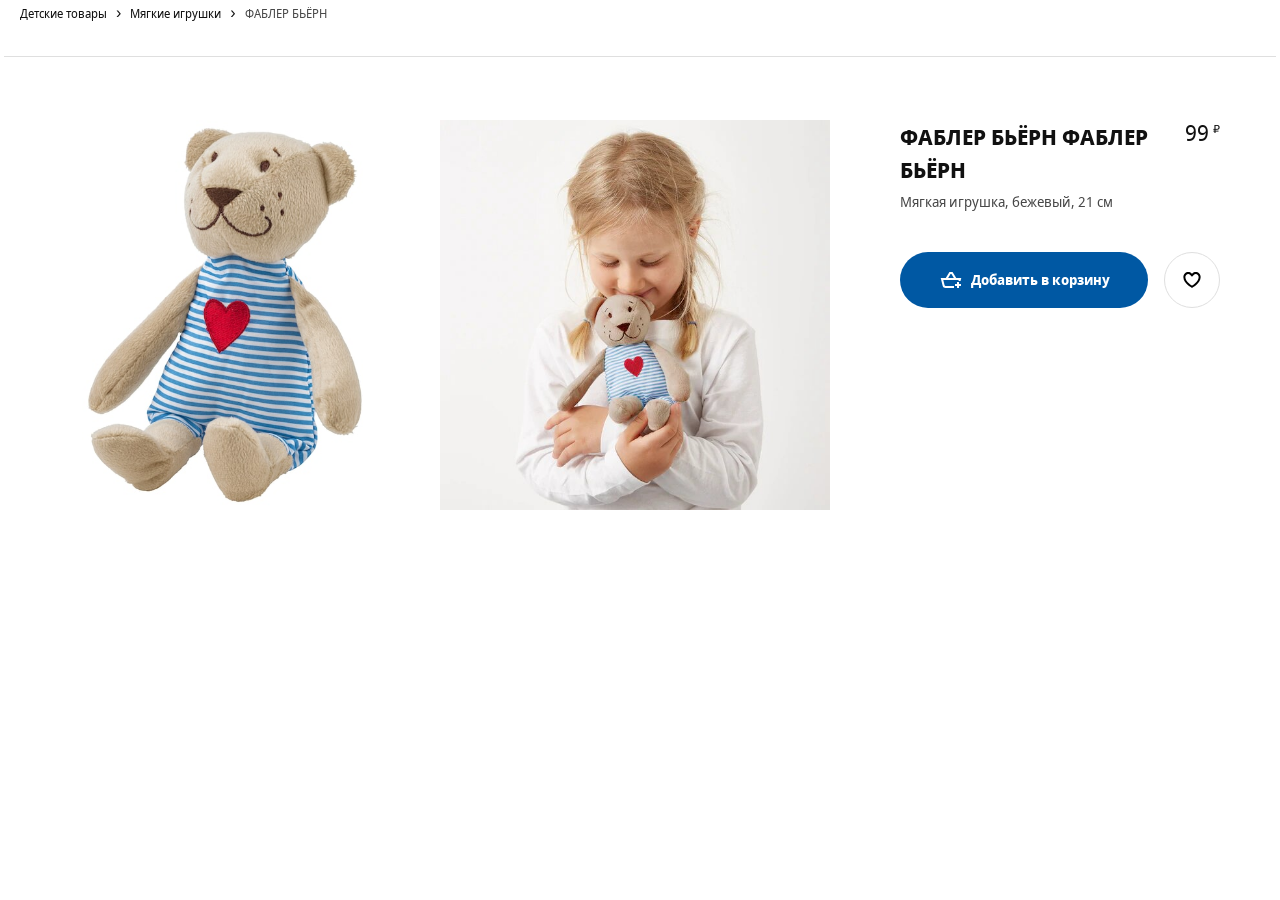
==== card.html @ 5bf8d282 "first commit" ====
<!DOCTYPE html>
<html lang="en">
<head>
	<meta charset="UTF-8">
	<meta name="viewport" content="width=device-width, user-scalable=no, initial-scale=1.0, maximum-scale=1.0, minimum-scale=1.0">
	<meta http-equiv="X-UA-Compatible" content="ie=edge">
	<link rel="apple-touch-icon" sizes="180x180" href="favicon/apple-touch-icon.png">
	<link rel="icon" type="image/png" sizes="32x32" href="favicon/favicon-32x32.png">
	<link rel="icon" type="image/png" sizes="16x16" href="favicon/favicon-16x16.png">
	<link rel="mask-icon" href="favicon/safari-pinned-tab.svg" color="#0058ab">
	<meta name="msapplication-TileColor" content="#0058ab">
	<meta name="theme-color" content="#0058ab">
	<title>Детские игрушки - IKEA</title>
	<link rel="stylesheet" href="styles/styles.css">
</head>
<body>
<main>
	<div class="container">
		<div class="breadcrumb">
			<nav role="navigation" aria-label="Breadcrumb" class="breadcrumb__nav">
				<ul class="breadcrumb__list">

					<li class="breadcrumb__list-item">
						<a href="goods.html?cat=Детские товары" class="breadcrumb__link"><span>Детские товары</span></a>
					</li>

					<li class="breadcrumb__list-item">
						<a href="goods.html?cat=Мягкие игрушки" class="breadcrumb__link"><span>Мягкие игрушки</span></a>
					</li>

					<li class="breadcrumb__list-item">
						<a href="#" class="breadcrumb__link"><span>ФАБЛЕР БЬЁРН</span></a>
					</li>

				</ul>
			</nav>
		</div>

		<div class="good wrapper">
			<div class="good-images">
				<div class="good-image__item">
					<img src="image/fabler-byorn-myagkaya-igrushka-bezhevyy__0710165_PE727396_S5.jpg" alt="">
				</div>
				<div class="good-image__item">
					<img src="image/fabler-byorn-myagkaya-igrushka-bezhevyy__0876865_PE611124_S5.jpg" alt="">
				</div>
			</div>
			<div class="good-item"> <!-- not-in-stock - нет в наличии-->
				<p class="good-item__new">Новинка</p>

				<div class="good-item__section">
					<div>
						<h2 class="good-item__header">ФАБЛЕР БЬЁРН ФАБЛЕР БЬЁРН</h2>
						<p class="good-item__description">Мягкая игрушка, бежевый, 21 см</p>

					</div>
					<p class="good-item__price">
						<span class="good-item__empty">Нет в наличии</span>
						<span class="good-item__price-value">99</span>
						<span class="good-item__currency">₽</span>
					</p>

				</div>
				<div class="good-item__buttons">
					<button type="button" class="btn btn-good" data-idd="idd001">
						<svg focusable="false" viewBox="0 0 24 24" class="btn-good-svg" aria-hidden="true">
							<path fill-rule="evenodd" clip-rule="evenodd" d="M10.4372 4H10.9993H12.0003H12.9996H13.5616L13.8538 4.48014L17.2112 9.99713H21H22.2806L21.9702 11.2396L21.5303 13H19.4688L19.7194 11.9971H4.28079L5.59143 17.2397C5.70272 17.6848 6.1027 17.9971 6.56157 17.9971H15V19.9971H6.56157C5.18496 19.9971 3.98502 19.0602 3.65114 17.7247L2.02987 11.2397L1.71924 9.99713H3.00002H6.78793L10.145 4.48017L10.4372 4ZM12.4375 6L14.87 9.99713H9.12911L11.5614 6H12.0003H12.4375ZM17.9961 16V14H19.9961V16H21.9961V18H19.9961V20H17.9961V18H15.9961V16H17.9961Z"></path>
						</svg>

						<span class="btn-good__label">Добавить в корзину</span>
					</button>
					<button type="button" class="btn btn-add-wishlist" data-idd="idd001">
						<svg focusable="false" viewBox="0 0 24 24" class="btn-add-wishlist__svg" aria-hidden="true">
							<path fill-rule="evenodd" clip-rule="evenodd" d="M12.336 5.52055C14.2336 3.62376 17.3096 3.62401 19.2069 5.52129C20.2067 6.52115 20.6796 7.85005 20.6259 9.15761C20.6151 12.2138 18.4184 14.8654 16.4892 16.6366C15.4926 17.5517 14.5004 18.2923 13.7593 18.8036C13.3879 19.0598 13.0771 19.2601 12.8574 19.3973C12.7475 19.466 12.6601 19.519 12.5992 19.5555C12.5687 19.5737 12.5448 19.5879 12.5279 19.5978L12.5079 19.6094L12.502 19.6129L12.5001 19.614C12.5001 19.614 12.4989 19.6147 11.9999 18.748C11.501 19.6147 11.5005 19.6144 11.5005 19.6144L11.4979 19.6129L11.4919 19.6094L11.472 19.5978C11.4551 19.5879 11.4312 19.5737 11.4007 19.5555C11.3397 19.519 11.2524 19.466 11.1425 19.3973C10.9227 19.2601 10.612 19.0598 10.2405 18.8036C9.49947 18.2923 8.50726 17.5517 7.51063 16.6366C5.58146 14.8654 3.38477 12.2139 3.37399 9.15765C3.32024 7.85008 3.79314 6.52117 4.79301 5.52129C6.69054 3.62376 9.76704 3.62376 11.6646 5.52129L11.9993 5.856L12.3353 5.52129L12.336 5.52055ZM11.9999 18.748L11.5005 19.6144L11.9999 19.9019L12.4989 19.6147L11.9999 18.748ZM11.9999 17.573C12.1727 17.462 12.384 17.3226 12.6236 17.1573C13.3125 16.6821 14.2267 15.9988 15.1366 15.1634C17.0157 13.4381 18.6259 11.2919 18.6259 9.13506V9.11213L18.627 9.08922C18.6626 8.31221 18.3844 7.52727 17.7926 6.9355C16.6762 5.81903 14.866 5.81902 13.7495 6.9355L13.7481 6.93689L11.9965 8.68166L10.2504 6.9355C9.13387 5.81903 7.3237 5.81903 6.20722 6.9355C5.61546 7.52727 5.33724 8.31221 5.3729 9.08922L5.37395 9.11213V9.13507C5.37395 11.2919 6.98418 13.4381 8.86325 15.1634C9.77312 15.9988 10.6874 16.6821 11.3762 17.1573C11.6159 17.3226 11.8271 17.462 11.9999 17.573Z"></path>
						</svg>
					</button>
				</div>

			</div>
		</div>


	</div>
</main>
</body>
</html>
---- styles/styles.css ----
/*
* Prefixed by https://autoprefixer.github.io
* PostCSS: v7.0.29,
* Autoprefixer: v9.7.6
* Browsers: last 4 version
*/

@font-face {
	font-family: 'Noto Sans';
	src: local('Noto Sans Display Regular'), local('NotoSansDisplay-Regular'), url('../fonts/Notosansdisplayregular.woff2') format('woff2'), url('../fonts/Notosansdisplayregular.woff') format('woff');
	font-weight: 400;
	font-style: normal;
}

@font-face {
	font-family: 'Noto Sans';
	src: local('Noto Sans Display Italic'), local('NotoSansDisplay-Italic'), url('../fonts/Notosansdisplayitalic.woff2') format('woff2'), url('../fonts/Notosansdisplayitalic.woff') format('woff');
	font-weight: 400;
	font-style: italic;
}

@font-face {
	font-family: 'Noto Sans';
	src: local('Noto Sans Display Bold'), local('NotoSansDisplay-Bold'), url('../fonts/Notosansdisplaybold.woff2') format('woff2'), url('../fonts/Notosansdisplaybold.woff') format('woff');
	font-weight: 700;
	font-style: normal;
}

@font-face {
	font-family: 'Noto Sans';
	src: local('Noto Sans Display Bold Italic'), local('NotoSansDisplay-BoldItalic'), url('../fonts/Notosansdisplaybolditalic.woff2') format('woff2'), url('../fonts/Notosansdisplaybolditalic.woff') format('woff');
	font-weight: 700;
	font-style: italic;
}

html {
	-webkit-box-sizing: border-box;
	box-sizing: border-box;
}

*,
*::before,
*::after {
	-webkit-box-sizing: inherit;
	box-sizing: inherit;
}

body {
	min-width: 320px;
	margin: 0;

	background-color: #fff; /*под проект*/
	font-family: Noto Sans, Arial, sans-serif; /*в "" свой шрифт под проект*/

	font-size: 16px;
	color: #111;
	line-height: 1.5;
	-webkit-font-smoothing: subpixel-antialiased;
}

button, input {
	font: inherit;
}

button {
	cursor: pointer;
}

img {
	max-width: 100%;
	width: 100%;
	height: auto;
}

a {
	text-decoration: none;
	color: inherit;
}

ul {
	list-style: none;
	padding: 0;
	margin: 0;
}

h1, h2, h3, p {
	padding: 0;
	margin: 0;
}

/* container */

.container {
	max-width: 100rem;
	margin: 0 auto;
	padding: 0 1.25rem;
}

.visually-hidden {
	position: absolute !important;
	clip: rect(1px 1px 1px 1px);
	clip: rect(1px, 1px, 1px, 1px);
	padding: 0 !important;
	border: 0 !important;
	height: 1px !important;
	width: 1px !important;
	overflow: hidden;
}

/* при работе с float */

.clearfix::after {
	content: "";
	display: table;
	clear: both;
}

header {
	margin-bottom: 3.75rem;
}

.header {
	display: -ms-grid;
	display: grid;
	grid-gap: 1.25rem;
	-ms-grid-columns: 2fr 1.25rem 2fr 1.25rem 16fr 1.25rem 1fr 1.25rem 1fr;
	grid-template-columns: 2fr 2fr 16fr 1fr 1fr;
	-webkit-box-align: center;
	-ms-flex-align: center;
	align-items: center;
	padding: 1.75rem 0;
}

footer {
	background-color: #f5f5f5;
	margin-top: 3.75rem;
	padding: 3.75rem 0 0 0;
}

.footer {
	display: -ms-grid;
	display: grid;
	-ms-grid-columns: 1fr 1fr 1fr;
	grid-template-columns: 1fr 1fr 1fr;
}

.main-header {
	margin-bottom: 1.875rem
}

.btn {
	background-color: transparent;
	outline: transparent;
	border-radius: 50%;
	width: 40px;
	height: 40px;
	display: -webkit-box;
	display: -ms-flexbox;
	display: flex;
	-webkit-box-align: center;
	-ms-flex-align: center;
	align-items: center;
	-webkit-box-pack: center;
	-ms-flex-pack: center;
	justify-content: center;
	border: 1px solid transparent;
}

.btn:hover {
	background-color: #f5f5f5;
	color: #111;
}

.svg-icon {
	fill: currentColor;
}

.logo {
	text-align: center;
	width: 75px;
	height: 30px;

}

.search {
	position: relative;
	-webkit-box-flex: 1;
	-ms-flex-positive: 1;
	flex-grow: 1;
	height: 50px;
	margin: 0 40px;
}

.search-input {
	-webkit-appearance: none;
	-moz-appearance: none;
	appearance: none;
	background-color: #f5f5f5;
	display: block;
	appearance: none;
	width: 100%;
	height: 100%;
	padding: .5rem 3.5rem;
	margin: 0 auto;
	line-height: 1.5;
	border: 0;
	border-radius: 50em;
	outline: 0;
	-webkit-box-shadow: none;
	box-shadow: none;
	-webkit-transition: background .2s;
	-o-transition: background .2s;
	transition: background .2s;
}

.search-btn {
	position: absolute;
	top: 0.9rem;
	right: 0.9rem;
	background-image: url("data:image/svg+xml;charset=utf-8,%3Csvg width='16' height='17' fill='%23484848' xmlns='http://www.w3.org/2000/svg'%3E%3Cpath fill-rule='evenodd' clip-rule='evenodd' d='M6.5 11a4.5 4.5 0 110-9 4.5 4.5 0 010 9zm4.968-.307a6.5 6.5 0 10-1.514 1.315l3.996 3.996 1.414-1.414-3.896-3.897z'/%3E%3C/svg%3E");
	background-repeat: no-repeat;
	background-size: contain;
	width: 2.5rem;
	height: 1.5rem;
	background-position: center;
}

.offer {
	position: relative;
}

.offer-extra {
	position: absolute;
	padding: .9rem;
	color: #111;
	left: 1.25rem;
	bottom: 1.25rem;
	display: -webkit-box;
	display: -ms-flexbox;
	display: flex;
	background: #fff;
	-webkit-box-orient: vertical;
	-webkit-box-direction: normal;
	-ms-flex-direction: column;
	flex-direction: column;
	-webkit-box-align: start;
	-ms-flex-align: start;
	align-items: flex-start;
	max-width: 19rem;
	min-width: 13rem;
	font-size: .9rem;
	line-height: 1.5;
	font-weight: bold;
	word-break: break-word;
}

.offer-arrow {
	display: inline-block;
	height: 1.5rem;
	width: 1.5rem;
	vertical-align: middle;
	fill: currentColor;
	margin-top: 1.875rem;

}


.footer-header {
	line-height: 2rem;
	font-size: 1.25rem;
	padding: 0 0 1rem 0;

}

.footer-list {
	margin-bottom: .8rem;
}

.footer-list > a {
	color: #484848;
}

.footer-list > a:hover {
	color: #111;
	text-decoration: underline;
}

.catalog {
	position: fixed;
	z-index: 999;
	top: 0;
	left: -100%;
	bottom: 0;
	background-color: #fff;
	overflow-y: auto;
	overflow-x: hidden;
	-webkit-transition: left 0.2s 0s;
	-o-transition: left 0.2s 0s;
	transition: left 0.2s 0s;
	width: 20rem;
	padding: 6rem 4rem 3rem;

}

.catalog.open {
	left: 0;
}

.catalog-btn {
	position: absolute;
	top: 3rem;
	left: 3rem;
}

.catalog-list__item,
.subcatalog-list__item {
	cursor: pointer;
	color: #111;


}

.catalog-list__item a,
.subcatalog-list__item a {
	text-decoration: underline;
	display: block;
}

.catalog-list__item a {
	padding: .5rem 1.5rem .5rem 0;
}

.subcatalog-list__item a {
	padding: .5rem 0;
}

.catalog-list__item:hover a,
.subcatalog-list__item:hover a {
	text-decoration: underline;
}

.catalog-list__item.active {
	background-repeat: no-repeat;
	background-position: right 0 center;
	background-image: url('data:image/svg+xml;utf8,<svg width="24" height="24" viewBox="0 0 24 24" fill="none" xmlns="http://www.w3.org/2000/svg"><path fill-rule="evenodd" clip-rule="evenodd" d="M15.5996 11.9999L9.81456 17.7857L8.40026 16.3716L12.7714 11.9999L8.40026 7.62823L9.81457 6.21411L15.5996 11.9999Z" fill="%23959595"/></svg>');
}

.subcatalog {
	position: fixed;
	z-index: 998;
	top: 0;
	left: -100%;
	bottom: 0;
	background-color: #fff;
	overflow-y: auto;
	overflow-x: hidden;
	-webkit-transition: left, right 0.2s 0s;
	-o-transition: left, right 0.2s 0s;
	transition: left, right 0.2s 0s;
	width: 25rem;
	padding: 6rem 4rem 3rem;
	border-left: 2px solid #ccc;
}

.subcatalog.subopen {
	left: 20rem;
	display: block;
}

.overlay {
	display: block;
	position: fixed;
	z-index: 899;
	top: 0;
	bottom: 0;
	right: 0;
	left: 0;
	background-color: black;
	-webkit-transition: all .2s ease;
	-o-transition: all .2s ease;
	transition: all .2s ease;
	opacity: 0;
	pointer-events: none;
}

.overlay.active {
	opacity: 0.25;
	pointer-events: all;
}


.wrapper {
	position: relative;
	margin-top: 4rem;
}

.wrapper:before {
	content: '';
	width: calc(100% + 2rem);
	display: block;
	position: absolute;
	top: -2rem;
	z-index: 99;
	margin: 0 -1rem;
	border-bottom: 1px solid #dfdfdf;
}

.good {
	display: -ms-grid;
	display: grid;
	-ms-grid-columns: minmax(0, 1fr) 1.25rem minmax(0, 1fr) 1.25rem minmax(0, 1fr) 1.25rem minmax(0, 1fr) 1.25rem minmax(0, 1fr) 1.25rem minmax(0, 1fr) 1.25rem minmax(0, 1fr) 1.25rem minmax(0, 1fr) 1.25rem minmax(0, 1fr) 1.25rem minmax(0, 1fr) 1.25rem minmax(0, 1fr) 1.25rem minmax(0, 1fr);
	grid-template-columns: repeat(12, minmax(0, 1fr));
	grid-column-gap: 1.25rem;
	padding-top: 2rem;
}

.good-images {
	display: -webkit-box;
	display: -ms-flexbox;
	display: flex;
	-ms-flex-wrap: wrap;
	flex-wrap: wrap;
	-ms-grid-column: 1;
	grid-column-start: 1;
	-ms-grid-column-span: 8;
	grid-column-end: 9;
	-ms-flex-pack: distribute;
	justify-content: space-around;


}

.good-image__item {
	width: calc(50% - 1.25rem);
	margin-left: .625rem;
	margin-right: .625rem;
	min-height: 500px;
}


.good-item {
	-ms-grid-column: 9;
	grid-column-start: 9;
	-ms-grid-column-span: 4;
	grid-column-end: 13;
	padding: 0 2.5rem;
}

.good-item__section {
	margin-bottom: 2.5rem;
}

.good-item__new {
	display: none;
}


.good-item__empty {
	display: none;
}

.not-in-stock .good-item__empty {
	display: block;
}

.not-in-stock .btn-good {
	display: none;
}

.good-item__header {
	font-size: 1.375rem;
	line-height: 1.5;
	font-weight: 700;
	text-transform: uppercase;
	margin-bottom: .3rem;
}

.good-item__description {
	line-height: 1.5;
	letter-spacing: 0;
	font-weight: 400;
	color: #484848;
	font-size: .875rem;
}

.good-item__price {
	white-space: nowrap;
	text-align: right;
}

.good-item__section {
	display: -webkit-box;
	display: -ms-flexbox;
	display: flex;
	-webkit-box-pack: justify;
	-ms-flex-pack: justify;
	justify-content: space-between;
}

.good-item__price-value {
	line-height: 1.1875;
	font-size: 1.375rem;
}

.good-item__currency {
	line-height: .9;
	font-size: .6875rem;
	vertical-align: text-top;
}

.not-in-stock .good-item__price-value,
.not-in-stock .good-item__currency {
	display: none;
}

.good-item__buttons {
	display: -webkit-box;
	display: -ms-flexbox;
	display: flex;
	-webkit-box-pack: justify;
	-ms-flex-pack: justify;
	justify-content: space-between;
	-webkit-box-align: center;
	-ms-flex-align: center;
	align-items: center;
	width: 100%;
}

.btn-good {
	margin-right: 1rem;
	-webkit-box-flex: 1;
	-ms-flex-positive: 1;
	flex-grow: 1;
	-ms-flex-negative: 1;
	flex-shrink: 1;
	position: relative;
	background: #0058a3;
	color: #fff;
	border-radius: 52px;
	padding: 0 2rem;
	display: -webkit-box;
	display: -ms-flexbox;
	display: flex;
	height: 3.5rem;
	-webkit-box-align: center;
	-ms-flex-align: center;
	align-items: center;
}

.btn-good-svg {
	margin-right: .5rem;
	vertical-align: top;
	-ms-flex-negative: 0;
	flex-shrink: 0;
	display: inline-block;
	height: 1.5rem;
	width: 1.5rem;
	fill: #fff;
}

.btn-good:hover {
	color: #0058a3;
}

.btn-good:hover .btn-good-svg {
	fill: #0058a3;
}

.btn-good__label {
	text-align: center;
	border: 0;
	font-weight: 700;
	font-size: .875rem;
	line-height: 1.42857;
}

.btn-add-wishlist {
	background: rgba(0, 0, 0, 0);
	color: #111;
	border-radius: 40px;
	padding: 0 .9375rem;
	border: 1px solid #dfdfdf;
	height: 3.5rem;
	width: 3.5rem;
	margin-left: auto;
}

.btn-add-wishlist__svg {
	height: 1.5rem;
	width: 1.5rem;

}

.btn-add-wishlist:hover .btn-add-wishlist__svg {
	fill: red;
}

.btn-add-wishlist.contains-wishlist .btn-add-wishlist__svg {
	fill: red;

}

.btn-add-wishlist:hover.contains-wishlist .btn-add-wishlist__svg {
	fill: black;
}


.goods-list {
	display: -ms-grid;
	display: grid;
	grid-template-columns: repeat(4, 1fr);
}

.goods-list__item {
	margin-bottom: 2rem;
}


.goods-item {
	position: relative;
	display: -webkit-box;
	display: -ms-flexbox;
	display: flex;
	-webkit-box-orient: vertical;
	-webkit-box-direction: normal;
	-ms-flex-direction: column;
	flex-direction: column;
	-webkit-box-pack: justify;
	-ms-flex-pack: justify;
	justify-content: space-between;
	height: 100%;
}

.goods-item__img {
	height: 380px;
	display: table-cell;
	vertical-align: middle
}


.btn-add-card {
	position: absolute;
	opacity: 0;
	-webkit-transition: opacity 0.2s 0s;
	-o-transition: opacity 0.2s 0s;
	transition: opacity 0.2s 0s;
	right: 1rem;
	bottom: 0.5rem;
	background-color: rgb(0, 88, 163);
	border: 1px solid rgb(0, 88, 163);
	background-repeat: no-repeat;
	background-position: center;
	background-image: url("data:image/svg+xml;utf8,<svg width='24' height='24' xmlns='http://www.w3.org/2000/svg' viewBox='0 0 24 24'><path fill-rule='evenodd' clip-rule='evenodd' d='M10.4372 4H10.9993H12.0003H12.9996H13.5616L13.8538 4.48014L17.2112 9.99713H21H22.2806L21.9702 11.2396L21.5303 13H19.4688L19.7194 11.9971H4.28079L5.59143 17.2397C5.70272 17.6848 6.1027 17.9971 6.56157 17.9971H15V19.9971H6.56157C5.18496 19.9971 3.98502 19.0602 3.65114 17.7247L2.02987 11.2397L1.71924 9.99713H3.00002H6.78793L10.145 4.48017L10.4372 4ZM12.4375 6L14.87 9.99713H9.12911L11.5614 6H12.0003H12.4375ZM17.9961 16V14H19.9961V16H21.9961V18H19.9961V20H17.9961V18H15.9961V16H17.9961Z' fill='white' /></svg>");
}

.btn-add-card:hover {
	background-color: rgb(255, 255, 255);
	background-image: url("data:image/svg+xml;utf8,<svg width='24' height='24' xmlns='http://www.w3.org/2000/svg' viewBox='0 0 24 24'><path fill-rule='evenodd' clip-rule='evenodd' d='M10.4372 4H10.9993H12.0003H12.9996H13.5616L13.8538 4.48014L17.2112 9.99713H21H22.2806L21.9702 11.2396L21.5303 13H19.4688L19.7194 11.9971H4.28079L5.59143 17.2397C5.70272 17.6848 6.1027 17.9971 6.56157 17.9971H15V19.9971H6.56157C5.18496 19.9971 3.98502 19.0602 3.65114 17.7247L2.02987 11.2397L1.71924 9.99713H3.00002H6.78793L10.145 4.48017L10.4372 4ZM12.4375 6L14.87 9.99713H9.12911L11.5614 6H12.0003H12.4375ZM17.9961 16V14H19.9961V16H21.9961V18H19.9961V20H17.9961V18H15.9961V16H17.9961Z' fill='rgb(0, 88, 163)' /></svg>");

}

.goods-item:hover .btn-add-card {
	opacity: 1;
}

.goods-item__header {
	margin-top: auto;
	margin-bottom: 1rem;
}

.goods-item__new {
	line-height: 1.42857;
	color: #ca5008;
	font-weight: 700;
	font-size: 0.8rem;
}

.goods-item__link {
	display: block;
	height: 100%;
}

.goods-item__description {
	margin-bottom: 1rem;
	font-size: .875rem;
	line-height: 1.42857;
}

.goods-item__price {
	min-height: calc(40px + 0.5rem);
	padding-bottom: 0.5rem;
	font-weight: 700;
}

.goods-item__price-value {
	font-size: 1.375rem;
}

.goods-item__currency {
	line-height: .9;
	font-size: .6875rem;
	vertical-align: text-top;
}


.breadcrumb__list-item {
	display: inline;
}

.breadcrumb__list-item:after {
	content: "\0203A";
	display: inline;
	margin: 0 .3125rem;
	font-size: 1rem;
	line-height: 1.125;
}

.breadcrumb__list-item:last-child:after {
	content: "";
}

.breadcrumb__link {
	font-size: .75rem;
	line-height: 1.5;
	font-weight: 400;
	vertical-align: middle;
}

.breadcrumb__list-item:last-child .breadcrumb__link {
	color: #484848;
	pointer-events: none;
	cursor: auto;
}

.cart-wrapper {
	max-width: 768px;
}

.cart-header {
	text-align: center;
}

.product {
	display: -ms-grid;
	display: grid;
	-ms-grid-columns: 152px 4fr 6fr;
	grid-template-columns: 152px 4fr 6fr;
	-ms-grid-rows: auto;
	grid-template-rows: auto;
	font-size: .81rem;
	line-height: 1.385;
}

.product > *:nth-child(1) {
	-ms-grid-row: 1;
	-ms-grid-column: 1;
}

.product > *:nth-child(2) {
	-ms-grid-row: 1;
	-ms-grid-column: 2;
}

.product > *:nth-child(3) {
	-ms-grid-row: 1;
	-ms-grid-column: 3;
}

.product__image-container {
	-ms-grid-column: 1;
	grid-column: 1;
	-ms-grid-row: 1;
	-ms-grid-row-span: 2;
	grid-row: 1/3;
	padding-right: 1rem;
}

.product__description {
	-ms-grid-column: 2;
	grid-column: 2;
	-ms-grid-row: 1;
	grid-row: 1;
}

.product__name {
	font-size: 1.2rem;
	margin-bottom: .5rem;
	font-weight: 700;
	text-transform: uppercase;
	word-break: break-word;
}

.product__prices {
	-ms-grid-column: 3;
	grid-column: 3;
	-ms-grid-row: 1;
	grid-row: 1;
	text-align: right;
	padding-top: 0;
}

.product__controls {
	-ms-grid-column: 3;
	grid-column: 3;
	-ms-grid-row: 2;
	grid-row: 2;
	margin-top: .5rem;
	display: -webkit-box;
	display: -ms-flexbox;
	display: flex;
	-webkit-box-pack: end;
	-ms-flex-pack: end;
	justify-content: flex-end;
}

.btn-remove {
	color: #444;
	border-color: #666;
	border-radius: unset;
}

.product__total {
	font-weight: 700;
	font-size: 1.06rem;
	line-height: 1.2;
}

.product-controls__remove {
	width: 12.5%;
}

.product-controls__quantity {
	width: 25%;
	margin-left: .5rem;
}

.cart-header {
	margin-bottom: 3rem;
}

.cart-item {
	margin-bottom: 2rem;
}

.cart-total {
	display: -webkit-box;
	display: -ms-flexbox;
	display: flex;
	-webkit-box-pack: justify;
	-ms-flex-pack: justify;
	justify-content: space-between;
	padding: .35rem 0;
	font-weight: 700;
	font-size: 14px;
	text-align: initial;
	border: dashed #cacaca;
	border-width: 1px 0;
}

.cart-checkout {
	color: #ffffff;
	padding: 12px 62px;
	background-color: #3a6e9f;
	border: none;
	display: block;
	margin: 1rem auto;
}

.cart-form {
	margin: 1rem 0;
	text-align: center;
}

.cart-form label {
	display: block;
	margin: 1rem;
}

select {
	width: 100%;
	max-width: 352px;
	height: 40px;
	margin: 0;
	padding: 0 10px;
	border: 1px solid #666;
	border-radius: 2px;
	background: #fff url(../image/chevron-down-thin-24.1667eab2.svg) no-repeat right 8px center/1.5rem;
	-webkit-appearance: none;
	-moz-appearance: none;
	appearance: none;
	font-size: 1rem;
	line-height: 1.15;
	font-family: inherit;
	text-transform: none;
}

@media (max-width: 1200px) {
	.goods-list {
		grid-template-columns: repeat(3, 1fr);
	}
}

@media (max-width: 768px) {
	.goods-list {
		grid-template-columns: repeat(2, 1fr);
	}

	.header {
		-ms-grid-columns: 1fr 1.25rem 2fr 1.25rem 1fr 1.25rem 1fr;
		grid-template-columns: 1fr 2fr 1fr 1fr;
		-ms-grid-rows: auto 1.25rem auto 1.25rem auto;
		grid-template-areas: "burger logo wishlist cart" "main main . sidebar" "footer footer footer footer";
	}

	.btn-burger {
		grid-area: burger;
	}

	.logo {
		grid-area: logo;
	}

	.btn-wishlist {
		grid-area: wishlist;
	}

	.btn-cart {
		grid-area: cart;
	}

	.search {
		grid-area: search;
		-ms-grid-row: 2;
		grid-row: 2;
		-ms-grid-column-span: 5;
		grid-column-end: 6;
		-ms-grid-column: 1;
		grid-column-start: 1;
		margin: 0;
	}

	.footer {
		-ms-grid-rows: auto;
		grid-template-rows: auto;
		-webkit-box-pack: center;
		-ms-flex-pack: center;
		justify-content: center;
		grid-template-areas: "catalog" "about" "connection";
		-ms-grid-columns: 300px;
		grid-template-columns: 300px

	}

	.footer-catalog {
		grid-area: catalog;
		margin-bottom: 50px;
	}

	.footer-about {
		grid-area: about;
		margin-bottom: 50px;
	}

	.footer-connection {
		grid-area: connection;
		margin-bottom: 50px;
	}

	.catalog {
		width: 50%;
	}

	.subcatalog {
		width: 50%;
		left: auto;
		right: -100%;
	}

	.subcatalog.subopen {
		right: 0;
		left: auto;
	}
}

@media (max-width: 768px) {

	.footer-catalog {
		-ms-grid-row: 1;
		-ms-grid-column: 1

	}

	.footer-about {
		-ms-grid-row: 2;
		-ms-grid-column: 1

	}

	.footer-connection {
		-ms-grid-row: 3;
		-ms-grid-column: 1

	}
}

@media (max-width: 768px) {

	.btn-burger {
		-ms-grid-row: 1;
		-ms-grid-column: 1;
	}

	.logo {
		-ms-grid-row: 1;
		-ms-grid-column: 3;
	}

	.btn-wishlist {
		-ms-grid-row: 1;
		-ms-grid-column: 5;
	}

	.btn-cart {
		-ms-grid-row: 1;
		-ms-grid-column: 7;
	}
}

@media (max-width: 576px) {
	.goods-list {
		-ms-grid-columns: 1fr;
		grid-template-columns: 1fr;
	}

	.catalog {
		width: 100%;
	}

	.subcatalog {
		z-index: 999;
		width: 100%;
	}

	.subcatalog.subopen {
		right: 0;
	}
}
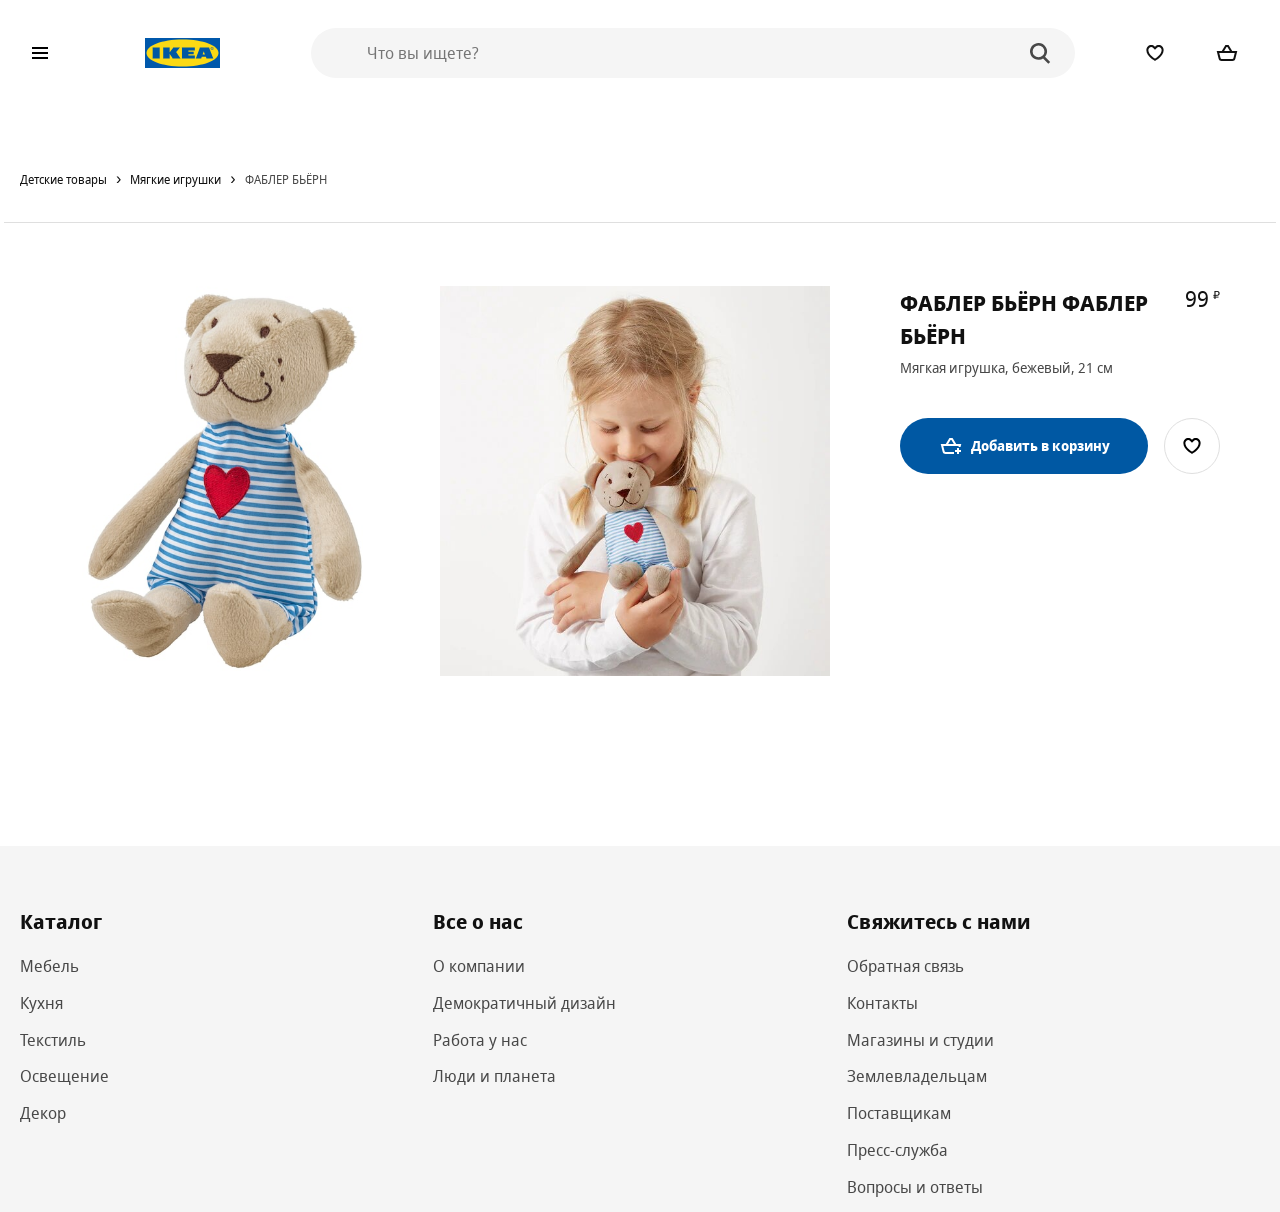
==== commit 2e98fb7a: "add type module" ====
--- a/card.html
+++ b/card.html
@@ -12,6 +12,7 @@
 	<meta name="theme-color" content="#0058ab">
 	<title>Детские игрушки - IKEA</title>
 	<link rel="stylesheet" href="styles/styles.css">
+	<script src="./js/index.js" defer type="module"></script>
 </head>
 <body>
 <main>
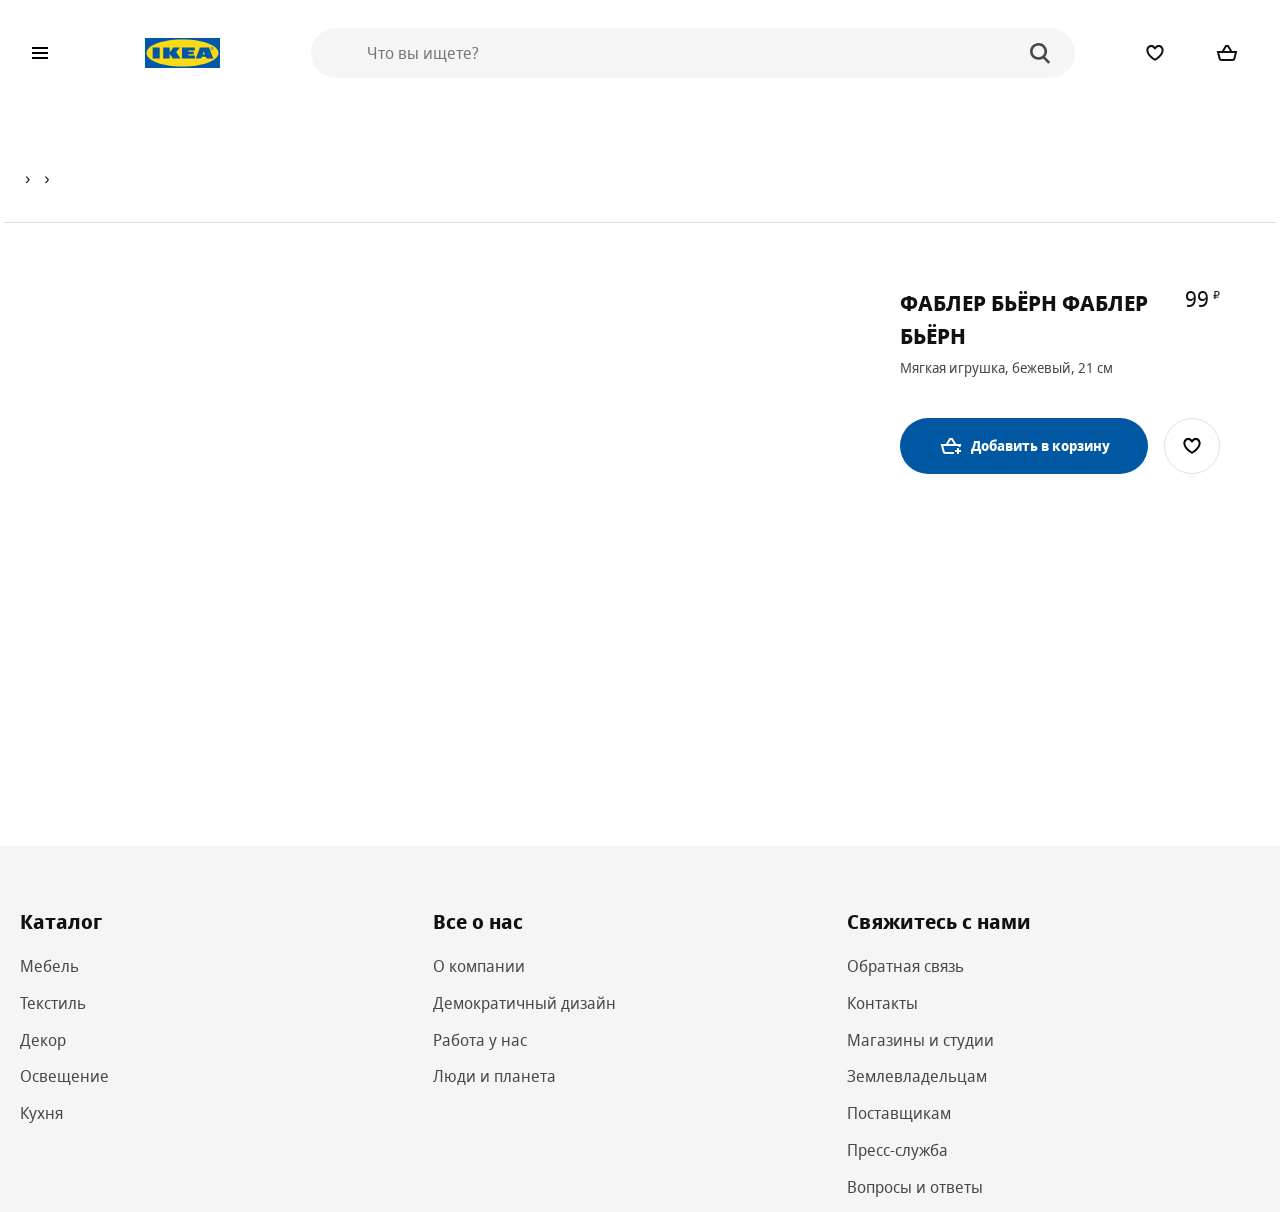
==== commit fe3bab04: "add goods card" ====
--- a/card.html
+++ b/card.html
@@ -22,15 +22,15 @@
 				<ul class="breadcrumb__list">
 
 					<li class="breadcrumb__list-item">
-						<a href="goods.html?cat=Детские товары" class="breadcrumb__link"><span>Детские товары</span></a>
+						<a href="" class="breadcrumb__link"><span></span></a>
 					</li>
 
 					<li class="breadcrumb__list-item">
-						<a href="goods.html?cat=Мягкие игрушки" class="breadcrumb__link"><span>Мягкие игрушки</span></a>
+						<a href="" class="breadcrumb__link"><span></span></a>
 					</li>
 
 					<li class="breadcrumb__list-item">
-						<a href="#" class="breadcrumb__link"><span>ФАБЛЕР БЬЁРН</span></a>
+						<a href="#" class="breadcrumb__link"><span></span></a>
 					</li>
 
 				</ul>
@@ -40,10 +40,10 @@
 		<div class="good wrapper">
 			<div class="good-images">
 				<div class="good-image__item">
-					<img src="image/fabler-byorn-myagkaya-igrushka-bezhevyy__0710165_PE727396_S5.jpg" alt="">
+					<img src="" alt="">
 				</div>
 				<div class="good-image__item">
-					<img src="image/fabler-byorn-myagkaya-igrushka-bezhevyy__0876865_PE611124_S5.jpg" alt="">
+					<img src="" alt="">
 				</div>
 			</div>
 			<div class="good-item"> <!-- not-in-stock - нет в наличии-->
